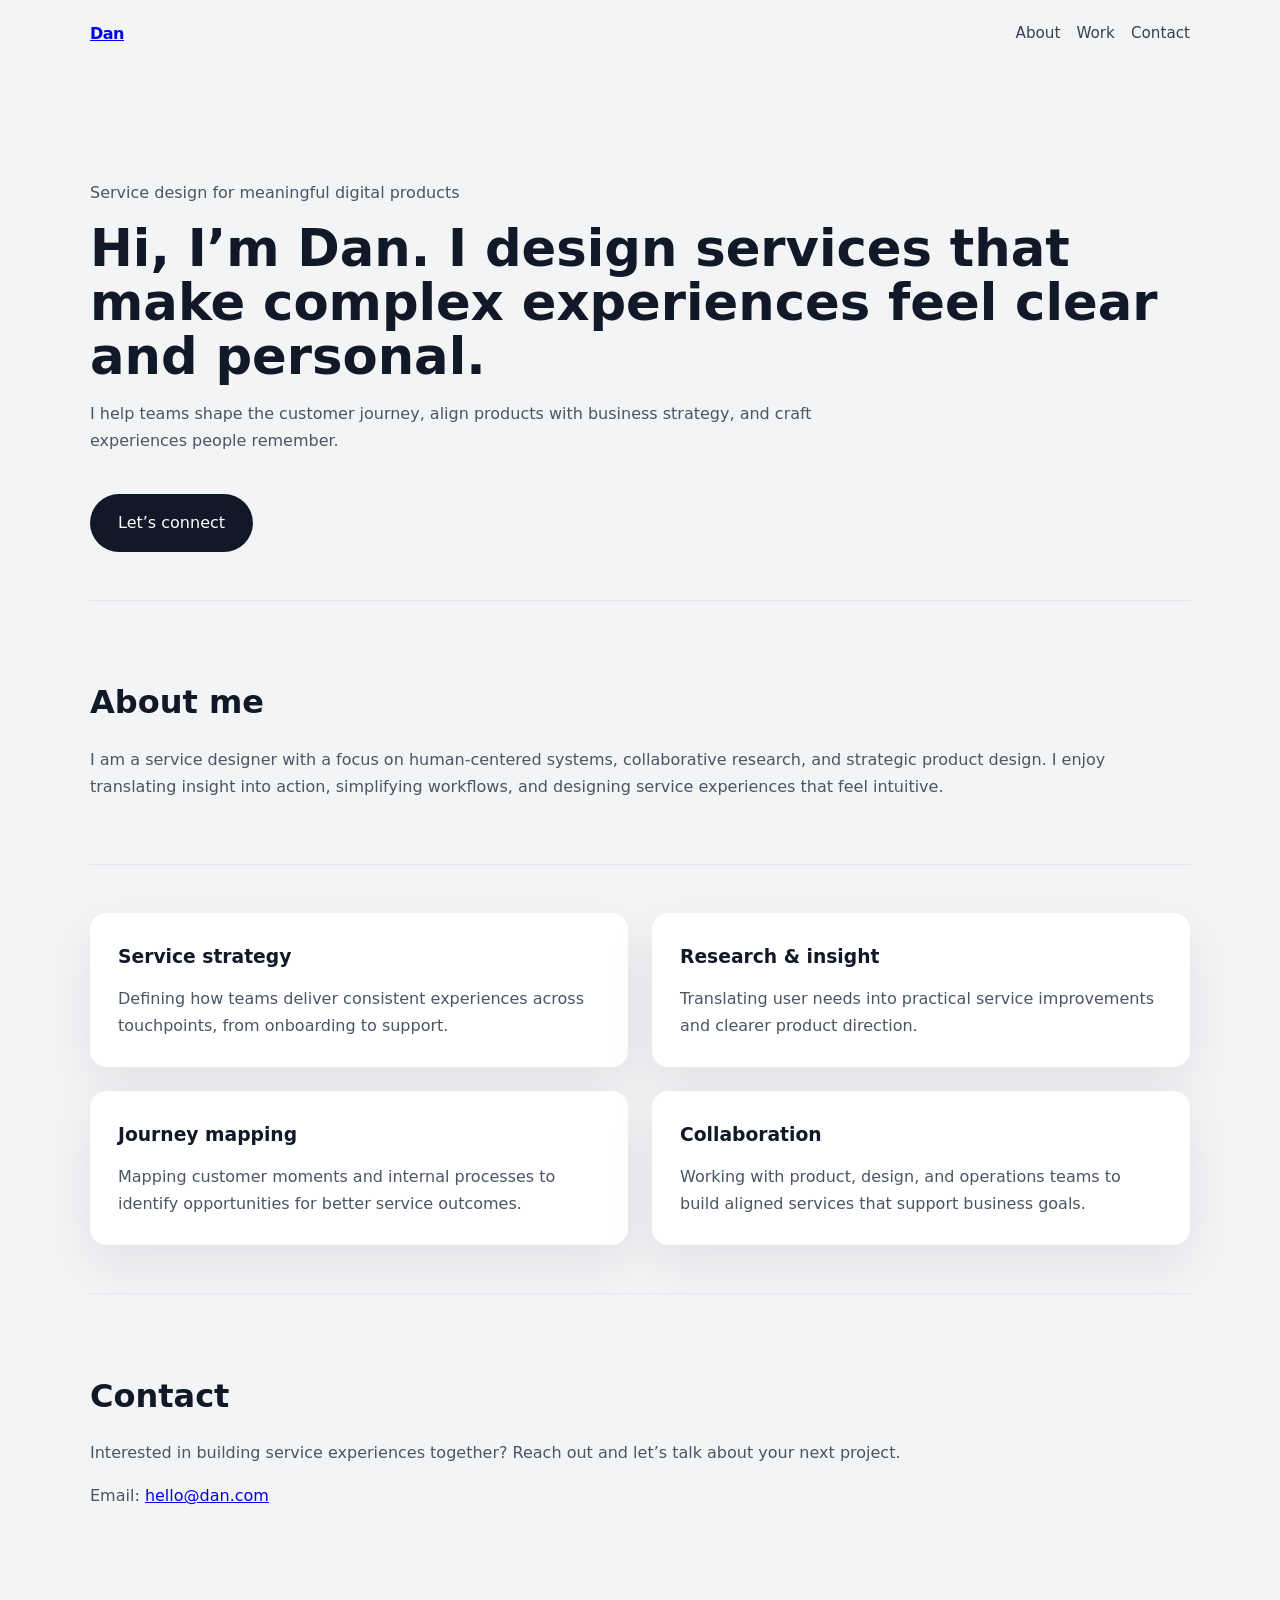
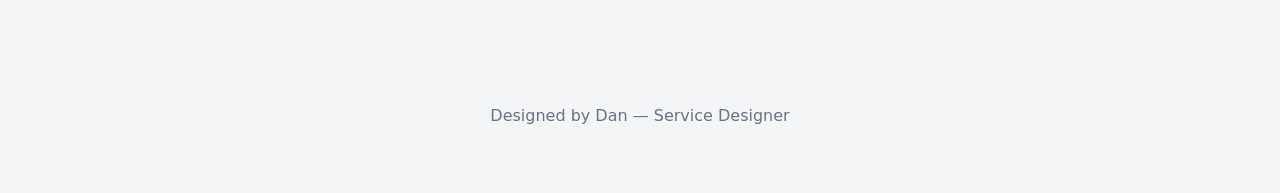
==== index.html @ 5dd6b539 "first commit" ====
<!DOCTYPE html>
<html lang="en">
  <head>
    <meta charset="UTF-8" />
    <meta name="viewport" content="width=device-width, initial-scale=1.0" />
    <meta
      name="description"
      content="Dan is a service designer building thoughtful digital experiences that connect people and products."
    />
    <title>Dan — Service Designer</title>
    <link rel="stylesheet" href="css/style.css" />
  </head>
  <body>
    <div class="container">
      <header>
        <nav>
          <a class="brand" href="#home">Dan</a>
          <div class="nav-links">
            <a href="#about">About</a>
            <a href="#work">Work</a>
            <a href="#contact">Contact</a>
          </div>
        </nav>
      </header>

      <main>
        <section class="hero" id="home">
          <div>
            <p>Service design for meaningful digital products</p>
            <h1>Hi, I’m Dan. I design services that make complex experiences feel clear and personal.</h1>
            <p>
              I help teams shape the customer journey, align products with business strategy, and craft experiences people remember.
            </p>
            <a class="button-primary" href="#contact">Let’s connect</a>
          </div>
        </section>

        <section class="section" id="about">
          <h2>About me</h2>
          <p>
            I am a service designer with a focus on human-centered systems, collaborative research, and strategic product design.
            I enjoy translating insight into action, simplifying workflows, and designing service experiences that feel intuitive.
          </p>
        </section>

        <section class="section" id="work">
          <div class="grid grid-2">
            <article class="card">
              <h3>Service strategy</h3>
              <p>
                Defining how teams deliver consistent experiences across touchpoints, from onboarding to support.
              </p>
            </article>
            <article class="card">
              <h3>Research & insight</h3>
              <p>
                Translating user needs into practical service improvements and clearer product direction.
              </p>
            </article>
            <article class="card">
              <h3>Journey mapping</h3>
              <p>
                Mapping customer moments and internal processes to identify opportunities for better service outcomes.
              </p>
            </article>
            <article class="card">
              <h3>Collaboration</h3>
              <p>
                Working with product, design, and operations teams to build aligned services that support business goals.
              </p>
            </article>
          </div>
        </section>

        <section class="section" id="contact">
          <h2>Contact</h2>
          <p>
            Interested in building service experiences together? Reach out and let’s talk about your next project.
          </p>
          <p>
            Email: <a href="mailto:hello@dan.com">hello@dan.com</a>
          </p>
        </section>
      </main>
    </div>

    <footer>
      <p>Designed by Dan — Service Designer</p>
    </footer>
  </body>
</html>
---- css/style.css ----
/* Personal website styles */
:root {
  color-scheme: light;
  font-family: Inter, system-ui, -apple-system, BlinkMacSystemFont, "Segoe UI", sans-serif;
  background: #f3f4f6;
  color: #111827;
}

* {
  box-sizing: border-box;
}

body {
  margin: 0;
  min-height: 100vh;
  line-height: 1.7;
}

img {
  max-width: 100%;
  display: block;
}

.container {
  width: min(1100px, 100% - 2rem);
  margin: 0 auto;
}

header {
  padding: 1.25rem 0;
}

nav {
  display: flex;
  justify-content: space-between;
  gap: 1rem;
  align-items: center;
}

.brand {
  font-weight: 700;
  letter-spacing: -0.03em;
}

.nav-links {
  display: flex;
  gap: 1rem;
  flex-wrap: wrap;
}

.nav-links a {
  color: #374151;
  text-decoration: none;
  font-size: 0.95rem;
}

main {
  padding: 3rem 0 5rem;
}

.hero {
  display: grid;
  gap: 2rem;
  padding: 3rem 0;
}

.hero h1 {
  font-size: clamp(2.5rem, 4vw, 4rem);
  margin: 0;
  line-height: 1.05;
}

.hero p {
  max-width: 50rem;
  color: #4b5563;
}

.button-primary {
  display: inline-flex;
  align-items: center;
  justify-content: center;
  background: #111827;
  color: #ffffff;
  border: none;
  border-radius: 9999px;
  padding: 0.95rem 1.75rem;
  text-decoration: none;
  margin-top: 1.5rem;
}

.section {
  padding: 3rem 0;
  border-top: 1px solid #e5e7eb;
}

.section h2 {
  font-size: 2rem;
  margin-bottom: 1rem;
}

.section p {
  color: #4b5563;
}

.grid {
  display: grid;
  gap: 1.5rem;
}

.grid-2 {
  grid-template-columns: repeat(2, minmax(0, 1fr));
}

.card {
  background: #ffffff;
  border-radius: 1rem;
  padding: 1.75rem;
  box-shadow: 0 20px 50px rgba(15, 23, 42, 0.08);
}

.card h3 {
  margin-top: 0;
  margin-bottom: 0.75rem;
}

.card p {
  margin: 0;
  color: #4b5563;
}

footer {
  padding: 2rem 0 3rem;
  color: #6b7280;
  text-align: center;
}

@media (max-width: 768px) {
  .hero {
    padding: 2rem 0;
  }

  .grid-2 {
    grid-template-columns: 1fr;
  }

  nav {
    flex-direction: column;
    align-items: flex-start;
  }
}
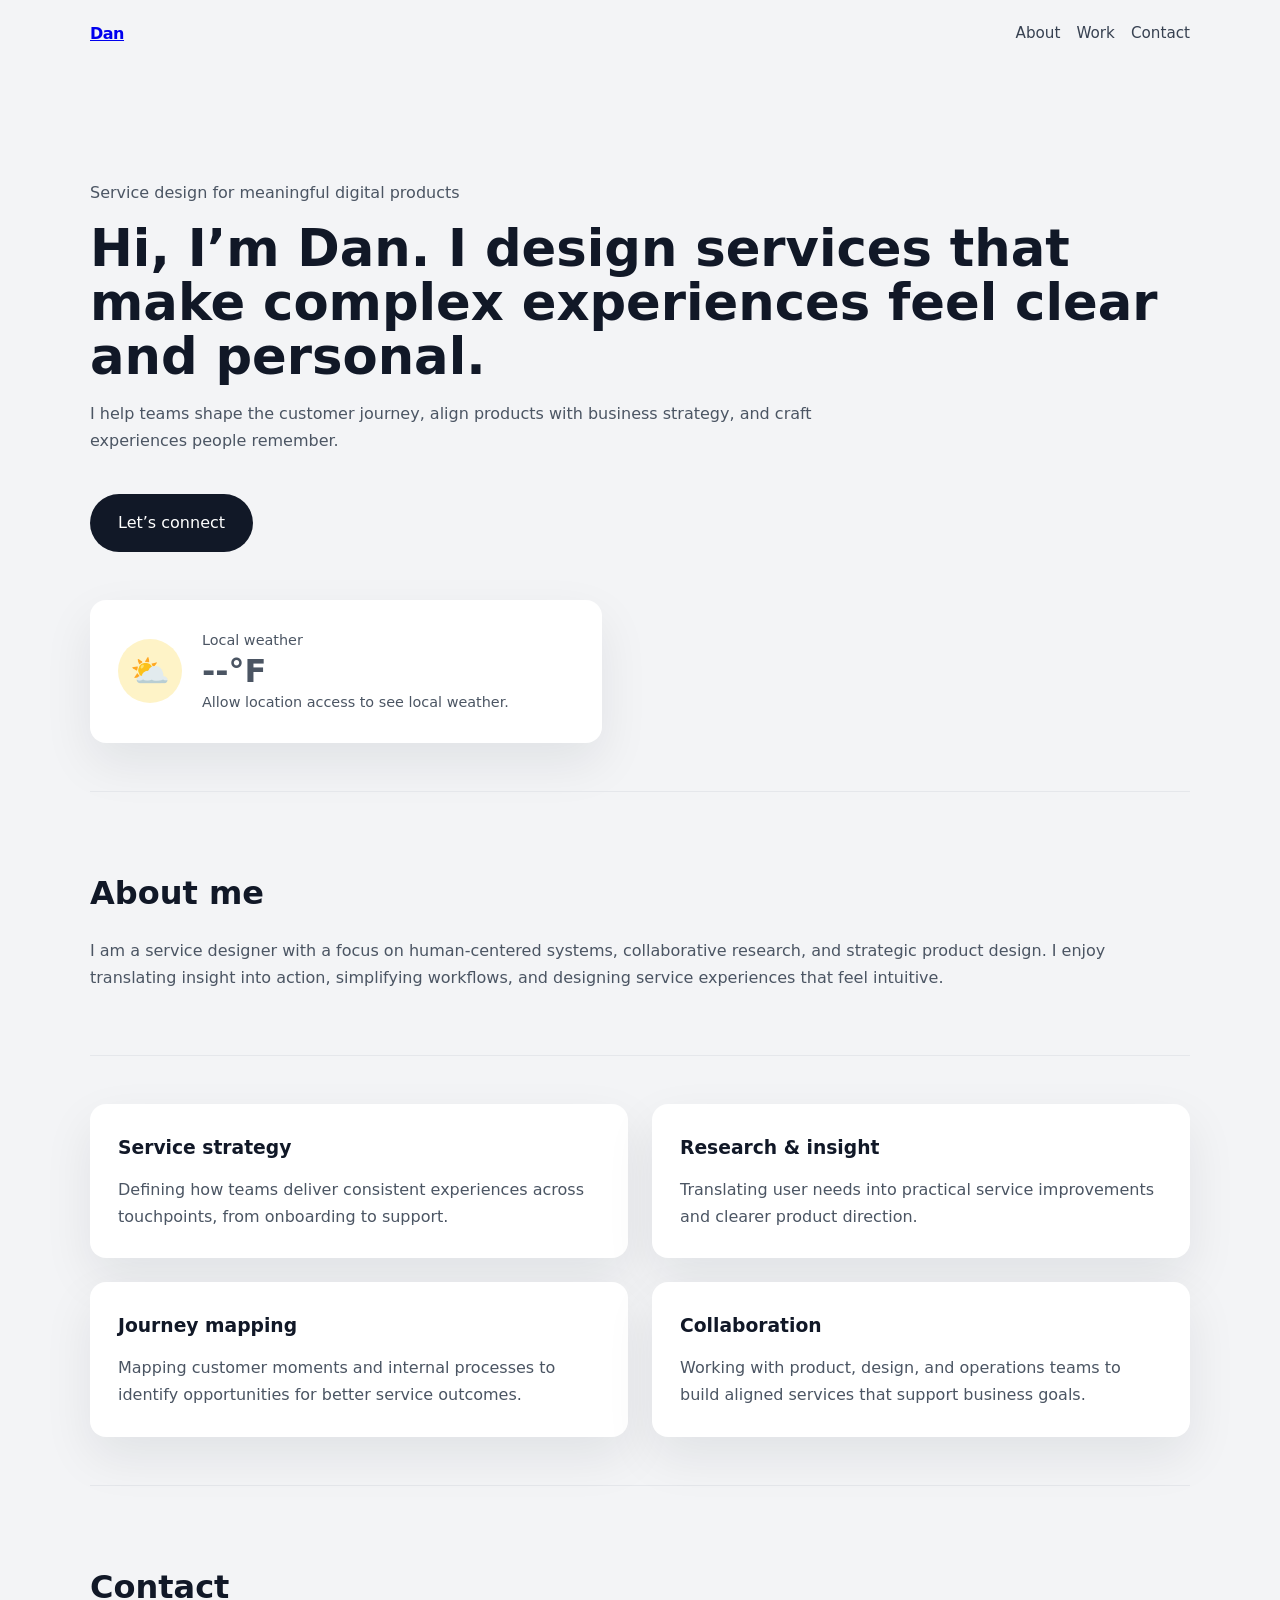
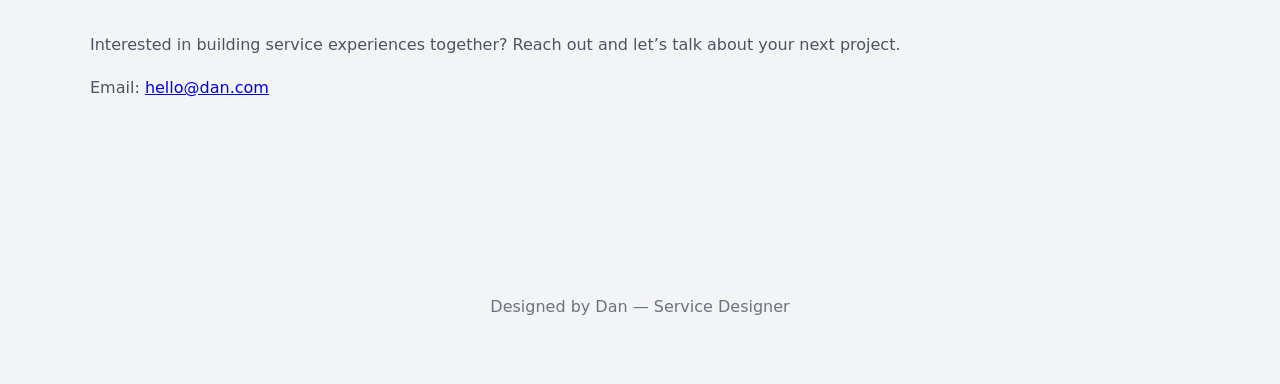
==== commit 8a895485: "Add weather section with dynamic weather updates and styling" ====
--- a/index.html
+++ b/index.html
@@ -9,6 +9,57 @@
     />
     <title>Dan — Service Designer</title>
     <link rel="stylesheet" href="css/style.css" />
+    <style>
+      .weather-section {
+        padding-top: 0;
+        border-top: 0;
+      }
+
+      .weather-card {
+        display: flex;
+        align-items: center;
+        gap: 1.25rem;
+        max-width: 32rem;
+      }
+
+      .weather-icon {
+        display: grid;
+        place-items: center;
+        flex: 0 0 4rem;
+        width: 4rem;
+        height: 4rem;
+        border-radius: 50%;
+        background: #fef3c7;
+        font-size: 2rem;
+        line-height: 1;
+      }
+
+      .weather-copy {
+        min-width: 0;
+      }
+
+      .weather-label,
+      .weather-status {
+        margin: 0;
+        color: #6b7280;
+        font-size: 0.9rem;
+      }
+
+      .weather-temperature {
+        margin: 0.1rem 0;
+        color: #111827;
+        font-size: 2rem;
+        font-weight: 700;
+        line-height: 1.2;
+      }
+
+      @media (max-width: 480px) {
+        .weather-card {
+          align-items: flex-start;
+          padding: 1.25rem;
+        }
+      }
+    </style>
   </head>
   <body>
     <div class="container">
@@ -35,6 +86,17 @@
           </div>
         </section>
 
+        <section class="section weather-section" aria-labelledby="weather-heading">
+          <article class="card weather-card">
+            <div class="weather-icon" id="weather-icon" aria-hidden="true">⛅</div>
+            <div class="weather-copy">
+              <p class="weather-label" id="weather-heading">Local weather</p>
+              <p class="weather-temperature" id="weather-temperature">--°F</p>
+              <p class="weather-status" id="weather-status" aria-live="polite">Finding your forecast...</p>
+            </div>
+          </article>
+        </section>
+
         <section class="section" id="about">
           <h2>About me</h2>
           <p>
@@ -87,5 +149,56 @@
     <footer>
       <p>Designed by Dan — Service Designer</p>
     </footer>
+    <script>
+      const weatherIcon = document.getElementById("weather-icon");
+      const weatherTemperature = document.getElementById("weather-temperature");
+      const weatherStatus = document.getElementById("weather-status");
+
+      function getWeatherCondition(weatherCode) {
+        if (weatherCode === 0) return { emoji: "☀️", label: "Clear skies" };
+        if ([1, 2].includes(weatherCode)) return { emoji: "🌤️", label: "Partly cloudy" };
+        if (weatherCode === 3) return { emoji: "☁️", label: "Overcast" };
+        if ([45, 48].includes(weatherCode)) return { emoji: "🌫️", label: "Foggy" };
+        if ([51, 53, 55, 56, 57].includes(weatherCode)) return { emoji: "🌦️", label: "Drizzle" };
+        if ([61, 63, 65, 66, 67, 80, 81, 82].includes(weatherCode)) return { emoji: "🌧️", label: "Rainy" };
+        if ([71, 73, 75, 77, 85, 86].includes(weatherCode)) return { emoji: "❄️", label: "Snowy" };
+        if ([95, 96, 99].includes(weatherCode)) return { emoji: "⛈️", label: "Thunderstorms" };
+        return { emoji: "⛅", label: "Current conditions" };
+      }
+
+      async function loadWeather(latitude, longitude) {
+        const weatherUrl = new URL("https://api.open-meteo.com/v1/forecast");
+        weatherUrl.search = new URLSearchParams({
+          latitude,
+          longitude,
+          current: "temperature_2m,weather_code",
+          temperature_unit: "fahrenheit",
+        });
+
+        const response = await fetch(weatherUrl);
+        if (!response.ok) throw new Error("Weather request failed");
+
+        const { current } = await response.json();
+        const condition = getWeatherCondition(current.weather_code);
+        weatherIcon.textContent = condition.emoji;
+        weatherTemperature.textContent = `${Math.round(current.temperature_2m)}°F`;
+        weatherStatus.textContent = condition.label;
+      }
+
+      function showWeatherError(message) {
+        weatherIcon.textContent = "⛅";
+        weatherStatus.textContent = message;
+      }
+
+      if (!navigator.geolocation) {
+        showWeatherError("Weather is unavailable in this browser.");
+      } else {
+        navigator.geolocation.getCurrentPosition(
+          ({ coords }) => loadWeather(coords.latitude, coords.longitude).catch(() => showWeatherError("Weather is unavailable right now.")),
+          () => showWeatherError("Allow location access to see local weather."),
+          { enableHighAccuracy: false, timeout: 10000, maximumAge: 300000 }
+        );
+      }
+    </script>
   </body>
 </html>
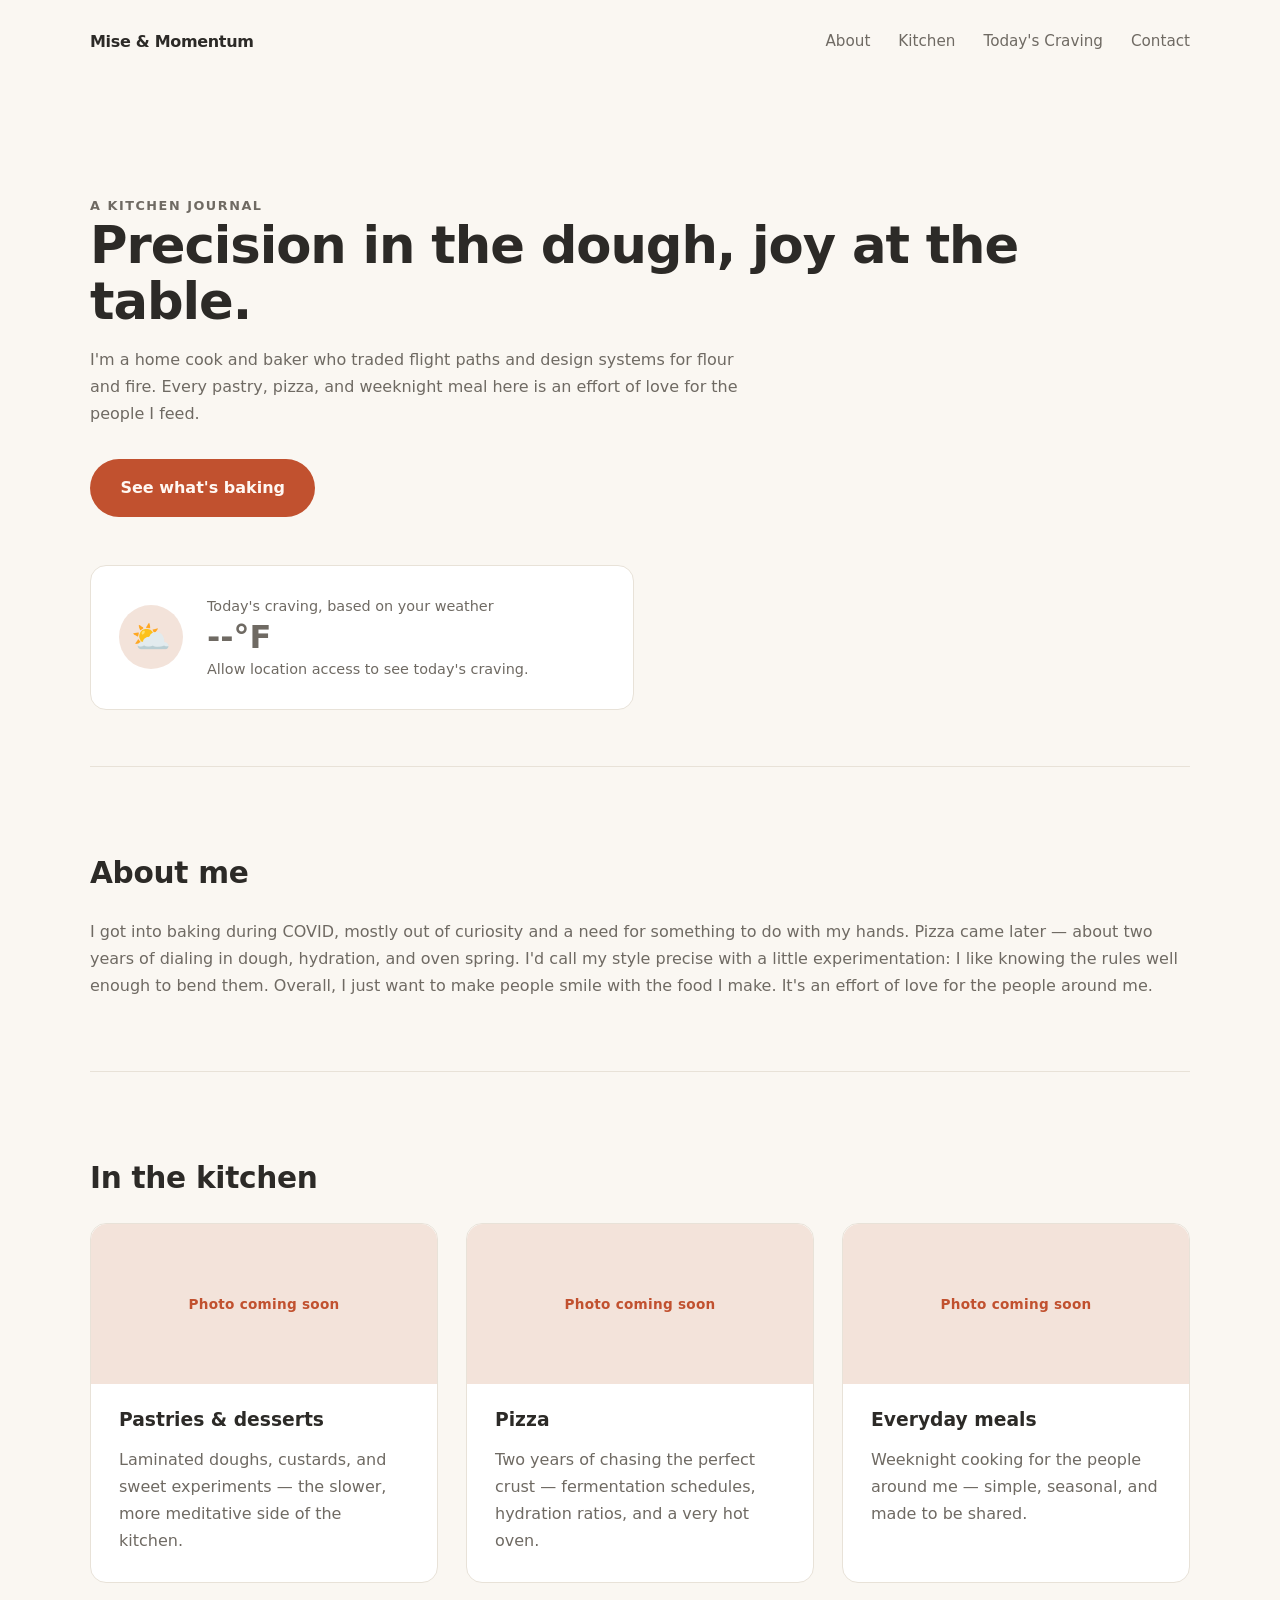
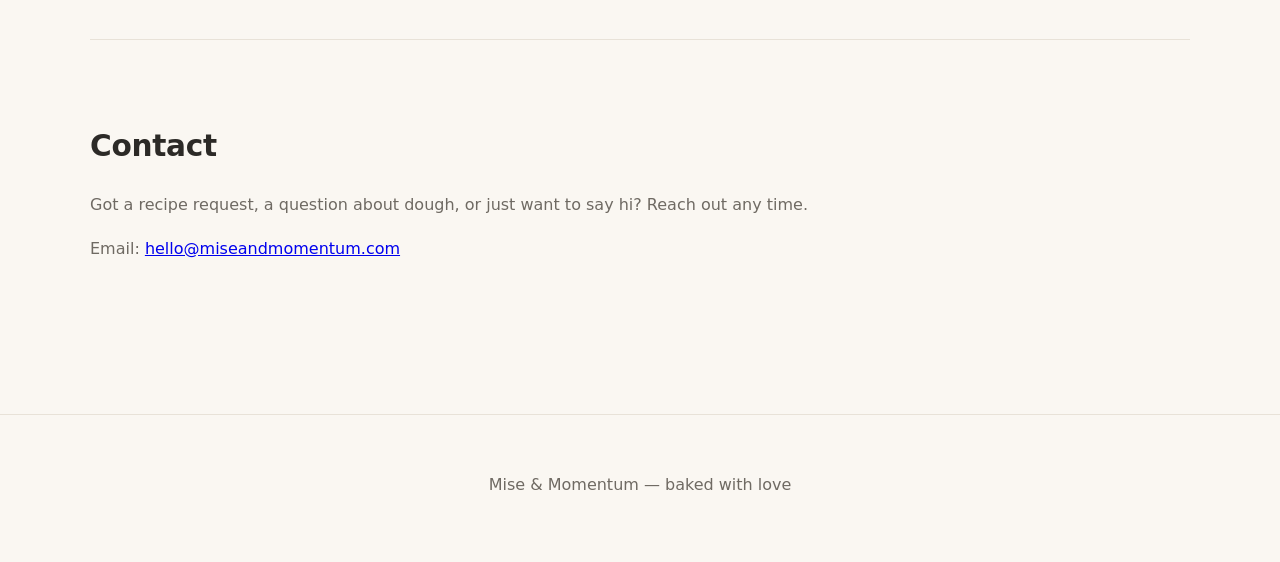
==== commit 952b3cdc: "Updated to a food profile" ====
--- a/index.html
+++ b/index.html
@@ -5,70 +5,20 @@
     <meta name="viewport" content="width=device-width, initial-scale=1.0" />
     <meta
       name="description"
-      content="Dan is a service designer building thoughtful digital experiences that connect people and products."
+      content="Mise & Momentum — a home cook and baker's kitchen journal of pastries, pizza, and everyday meals made with precision and love."
     />
-    <title>Dan — Service Designer</title>
-    <link rel="stylesheet" href="css/style.css" />
-    <style>
-      .weather-section {
-        padding-top: 0;
-        border-top: 0;
-      }
-
-      .weather-card {
-        display: flex;
-        align-items: center;
-        gap: 1.25rem;
-        max-width: 32rem;
-      }
-
-      .weather-icon {
-        display: grid;
-        place-items: center;
-        flex: 0 0 4rem;
-        width: 4rem;
-        height: 4rem;
-        border-radius: 50%;
-        background: #fef3c7;
-        font-size: 2rem;
-        line-height: 1;
-      }
-
-      .weather-copy {
-        min-width: 0;
-      }
-
-      .weather-label,
-      .weather-status {
-        margin: 0;
-        color: #6b7280;
-        font-size: 0.9rem;
-      }
-
-      .weather-temperature {
-        margin: 0.1rem 0;
-        color: #111827;
-        font-size: 2rem;
-        font-weight: 700;
-        line-height: 1.2;
-      }
-
-      @media (max-width: 480px) {
-        .weather-card {
-          align-items: flex-start;
-          padding: 1.25rem;
-        }
-      }
-    </style>
+    <title>Mise & Momentum — Home Cooking & Baking</title>
+    <link rel="stylesheet" href="css/styles.css" />
   </head>
   <body>
     <div class="container">
       <header>
         <nav>
-          <a class="brand" href="#home">Dan</a>
+          <a class="brand" href="#home">Mise &amp; Momentum</a>
           <div class="nav-links">
             <a href="#about">About</a>
-            <a href="#work">Work</a>
+            <a href="#kitchen">Kitchen</a>
+            <a href="#weather">Today's Craving</a>
             <a href="#contact">Contact</a>
           </div>
         </nav>
@@ -77,22 +27,24 @@
       <main>
         <section class="hero" id="home">
           <div>
-            <p>Service design for meaningful digital products</p>
-            <h1>Hi, I’m Dan. I design services that make complex experiences feel clear and personal.</h1>
+            <p class="eyebrow">A kitchen journal</p>
+            <h1>Precision in the dough, joy at the table.</h1>
             <p>
-              I help teams shape the customer journey, align products with business strategy, and craft experiences people remember.
+              I'm a home cook and baker who traded flight paths and design systems for flour and fire. Every
+              pastry, pizza, and weeknight meal here is an effort of love for the people I feed.
             </p>
-            <a class="button-primary" href="#contact">Let’s connect</a>
+            <a class="button-primary" href="#kitchen">See what's baking</a>
           </div>
         </section>
 
-        <section class="section weather-section" aria-labelledby="weather-heading">
+        <section class="section weather-section" id="weather" aria-labelledby="weather-heading">
           <article class="card weather-card">
             <div class="weather-icon" id="weather-icon" aria-hidden="true">⛅</div>
             <div class="weather-copy">
-              <p class="weather-label" id="weather-heading">Local weather</p>
+              <p class="weather-label" id="weather-heading">Today's craving, based on your weather</p>
               <p class="weather-temperature" id="weather-temperature">--°F</p>
               <p class="weather-status" id="weather-status" aria-live="polite">Finding your forecast...</p>
+              <p class="weather-suggestion" id="weather-suggestion"></p>
             </div>
           </article>
         </section>
@@ -100,35 +52,41 @@
         <section class="section" id="about">
           <h2>About me</h2>
           <p>
-            I am a service designer with a focus on human-centered systems, collaborative research, and strategic product design.
-            I enjoy translating insight into action, simplifying workflows, and designing service experiences that feel intuitive.
+            I got into baking during COVID, mostly out of curiosity and a need for something to do with my hands.
+            Pizza came later — about two years of dialing in dough, hydration, and oven spring. I'd call my style
+            precise with a little experimentation: I like knowing the rules well enough to bend them. Overall,
+            I just want to make people smile with the food I make. It's an effort of love for the people around me.
           </p>
         </section>
 
-        <section class="section" id="work">
-          <div class="grid grid-2">
+        <section class="section" id="kitchen">
+          <h2>In the kitchen</h2>
+          <div class="grid grid-3">
             <article class="card">
-              <h3>Service strategy</h3>
+              <div class="photo-placeholder" role="img" aria-label="Photo of pastries and desserts coming soon">
+                <span>Photo coming soon</span>
+              </div>
+              <h3>Pastries &amp; desserts</h3>
               <p>
-                Defining how teams deliver consistent experiences across touchpoints, from onboarding to support.
+                Laminated doughs, custards, and sweet experiments — the slower, more meditative side of the kitchen.
               </p>
             </article>
             <article class="card">
-              <h3>Research & insight</h3>
+              <div class="photo-placeholder" role="img" aria-label="Photo of pizza coming soon">
+                <span>Photo coming soon</span>
+              </div>
+              <h3>Pizza</h3>
               <p>
-                Translating user needs into practical service improvements and clearer product direction.
+                Two years of chasing the perfect crust — fermentation schedules, hydration ratios, and a very hot oven.
               </p>
             </article>
             <article class="card">
-              <h3>Journey mapping</h3>
+              <div class="photo-placeholder" role="img" aria-label="Photo of everyday meals coming soon">
+                <span>Photo coming soon</span>
+              </div>
+              <h3>Everyday meals</h3>
               <p>
-                Mapping customer moments and internal processes to identify opportunities for better service outcomes.
-              </p>
-            </article>
-            <article class="card">
-              <h3>Collaboration</h3>
-              <p>
-                Working with product, design, and operations teams to build aligned services that support business goals.
+                Weeknight cooking for the people around me — simple, seasonal, and made to be shared.
               </p>
             </article>
           </div>
@@ -137,68 +95,18 @@
         <section class="section" id="contact">
           <h2>Contact</h2>
           <p>
-            Interested in building service experiences together? Reach out and let’s talk about your next project.
+            Got a recipe request, a question about dough, or just want to say hi? Reach out any time.
           </p>
           <p>
-            Email: <a href="mailto:hello@dan.com">hello@dan.com</a>
+            Email: <a href="mailto:hello@miseandmomentum.com">hello@miseandmomentum.com</a>
           </p>
         </section>
       </main>
     </div>
 
     <footer>
-      <p>Designed by Dan — Service Designer</p>
+      <p>Mise &amp; Momentum — baked with love</p>
     </footer>
-    <script>
-      const weatherIcon = document.getElementById("weather-icon");
-      const weatherTemperature = document.getElementById("weather-temperature");
-      const weatherStatus = document.getElementById("weather-status");
-
-      function getWeatherCondition(weatherCode) {
-        if (weatherCode === 0) return { emoji: "☀️", label: "Clear skies" };
-        if ([1, 2].includes(weatherCode)) return { emoji: "🌤️", label: "Partly cloudy" };
-        if (weatherCode === 3) return { emoji: "☁️", label: "Overcast" };
-        if ([45, 48].includes(weatherCode)) return { emoji: "🌫️", label: "Foggy" };
-        if ([51, 53, 55, 56, 57].includes(weatherCode)) return { emoji: "🌦️", label: "Drizzle" };
-        if ([61, 63, 65, 66, 67, 80, 81, 82].includes(weatherCode)) return { emoji: "🌧️", label: "Rainy" };
-        if ([71, 73, 75, 77, 85, 86].includes(weatherCode)) return { emoji: "❄️", label: "Snowy" };
-        if ([95, 96, 99].includes(weatherCode)) return { emoji: "⛈️", label: "Thunderstorms" };
-        return { emoji: "⛅", label: "Current conditions" };
-      }
-
-      async function loadWeather(latitude, longitude) {
-        const weatherUrl = new URL("https://api.open-meteo.com/v1/forecast");
-        weatherUrl.search = new URLSearchParams({
-          latitude,
-          longitude,
-          current: "temperature_2m,weather_code",
-          temperature_unit: "fahrenheit",
-        });
-
-        const response = await fetch(weatherUrl);
-        if (!response.ok) throw new Error("Weather request failed");
-
-        const { current } = await response.json();
-        const condition = getWeatherCondition(current.weather_code);
-        weatherIcon.textContent = condition.emoji;
-        weatherTemperature.textContent = `${Math.round(current.temperature_2m)}°F`;
-        weatherStatus.textContent = condition.label;
-      }
-
-      function showWeatherError(message) {
-        weatherIcon.textContent = "⛅";
-        weatherStatus.textContent = message;
-      }
-
-      if (!navigator.geolocation) {
-        showWeatherError("Weather is unavailable in this browser.");
-      } else {
-        navigator.geolocation.getCurrentPosition(
-          ({ coords }) => loadWeather(coords.latitude, coords.longitude).catch(() => showWeatherError("Weather is unavailable right now.")),
-          () => showWeatherError("Allow location access to see local weather."),
-          { enableHighAccuracy: false, timeout: 10000, maximumAge: 300000 }
-        );
-      }
-    </script>
+    <script src="app.js"></script>
   </body>
 </html>
--- a/css/styles.css
+++ b/css/styles.css
@@ -0,0 +1,269 @@
+/* Mise & Momentum — Scandinavian-inspired kitchen journal styles */
+:root {
+  color-scheme: light;
+  font-family: Inter, system-ui, -apple-system, BlinkMacSystemFont, "Segoe UI", sans-serif;
+  background: #faf7f2;
+  color: #2c2a27;
+  --accent: #c1512f;
+  --accent-soft: #f3e3da;
+  --mustard: #e4b73f;
+  --muted: #6f6a63;
+  --border: #e8e2d8;
+}
+
+* {
+  box-sizing: border-box;
+}
+
+body {
+  margin: 0;
+  min-height: 100vh;
+  line-height: 1.7;
+}
+
+img {
+  max-width: 100%;
+  display: block;
+}
+
+.container {
+  width: min(1100px, 100% - 2.5rem);
+  margin: 0 auto;
+}
+
+header {
+  padding: 1.75rem 0;
+}
+
+nav {
+  display: flex;
+  justify-content: space-between;
+  gap: 1rem;
+  align-items: center;
+}
+
+.brand {
+  font-weight: 700;
+  letter-spacing: -0.02em;
+  color: #2c2a27;
+  text-decoration: none;
+}
+
+.nav-links {
+  display: flex;
+  gap: 1.75rem;
+  flex-wrap: wrap;
+}
+
+.nav-links a {
+  color: var(--muted);
+  text-decoration: none;
+  font-size: 0.95rem;
+}
+
+.nav-links a:hover {
+  color: var(--accent);
+}
+
+main {
+  padding: 3rem 0 5rem;
+}
+
+.hero {
+  display: grid;
+  gap: 1.25rem;
+  padding: 4rem 0 3rem;
+}
+
+.eyebrow {
+  text-transform: uppercase;
+  letter-spacing: 0.12em;
+  font-size: 0.8rem;
+  font-weight: 600;
+  color: var(--accent);
+  margin: 0;
+}
+
+.hero h1 {
+  font-size: clamp(2.5rem, 4vw, 3.75rem);
+  margin: 0;
+  line-height: 1.1;
+  letter-spacing: -0.02em;
+}
+
+.hero p {
+  max-width: 42rem;
+  color: var(--muted);
+}
+
+.button-primary {
+  display: inline-flex;
+  align-items: center;
+  justify-content: center;
+  background: var(--accent);
+  color: #fff8f3;
+  border: none;
+  border-radius: 9999px;
+  padding: 0.95rem 1.9rem;
+  text-decoration: none;
+  margin-top: 1rem;
+  font-weight: 600;
+}
+
+.button-primary:hover {
+  background: #a8431f;
+}
+
+.section {
+  padding: 3.5rem 0;
+  border-top: 1px solid var(--border);
+}
+
+.section h2 {
+  font-size: 1.85rem;
+  margin-bottom: 1.25rem;
+  letter-spacing: -0.01em;
+}
+
+.section p {
+  color: var(--muted);
+}
+
+.grid {
+  display: grid;
+  gap: 1.75rem;
+}
+
+.grid-2 {
+  grid-template-columns: repeat(2, minmax(0, 1fr));
+}
+
+.grid-3 {
+  grid-template-columns: repeat(3, minmax(0, 1fr));
+}
+
+.card {
+  background: #ffffff;
+  border: 1px solid var(--border);
+  border-radius: 1rem;
+  padding: 1.75rem;
+}
+
+.card h3 {
+  margin-top: 0;
+  margin-bottom: 0.6rem;
+}
+
+.card p {
+  margin: 0;
+  color: var(--muted);
+}
+
+.photo-placeholder {
+  display: grid;
+  place-items: center;
+  height: 10rem;
+  margin: -1.75rem -1.75rem 1.25rem;
+  border-radius: 1rem 1rem 0 0;
+  background: var(--accent-soft);
+  color: var(--accent);
+  font-size: 0.85rem;
+  font-weight: 600;
+  letter-spacing: 0.02em;
+}
+
+footer {
+  padding: 2.5rem 0 3rem;
+  color: var(--muted);
+  text-align: center;
+  border-top: 1px solid var(--border);
+}
+
+.weather-section {
+  padding-top: 0;
+  border-top: 0;
+}
+
+.weather-card {
+  display: flex;
+  align-items: center;
+  gap: 1.5rem;
+  max-width: 34rem;
+  background: #fff;
+}
+
+.weather-icon {
+  display: grid;
+  place-items: center;
+  flex: 0 0 4rem;
+  width: 4rem;
+  height: 4rem;
+  border-radius: 50%;
+  background: var(--accent-soft);
+  font-size: 2rem;
+  line-height: 1;
+}
+
+.weather-copy {
+  min-width: 0;
+}
+
+.weather-label,
+.weather-status {
+  margin: 0;
+  color: var(--muted);
+  font-size: 0.9rem;
+}
+
+.weather-temperature {
+  margin: 0.1rem 0;
+  color: #2c2a27;
+  font-size: 2rem;
+  font-weight: 700;
+  line-height: 1.2;
+}
+
+.weather-suggestion {
+  margin: 0.5rem 0 0;
+  font-size: 0.95rem;
+}
+
+.weather-suggestion a {
+  color: var(--accent);
+  font-weight: 600;
+  text-decoration: none;
+  border-bottom: 1px solid var(--mustard);
+}
+
+.weather-suggestion a:hover {
+  color: #a8431f;
+}
+
+@media (max-width: 900px) {
+  .grid-3 {
+    grid-template-columns: repeat(2, minmax(0, 1fr));
+  }
+}
+
+@media (max-width: 768px) {
+  .hero {
+    padding: 2.5rem 0 2rem;
+  }
+
+  .grid-2,
+  .grid-3 {
+    grid-template-columns: 1fr;
+  }
+
+  nav {
+    flex-direction: column;
+    align-items: flex-start;
+  }
+}
+
+@media (max-width: 480px) {
+  .weather-card {
+    align-items: flex-start;
+    padding: 1.25rem;
+  }
+}
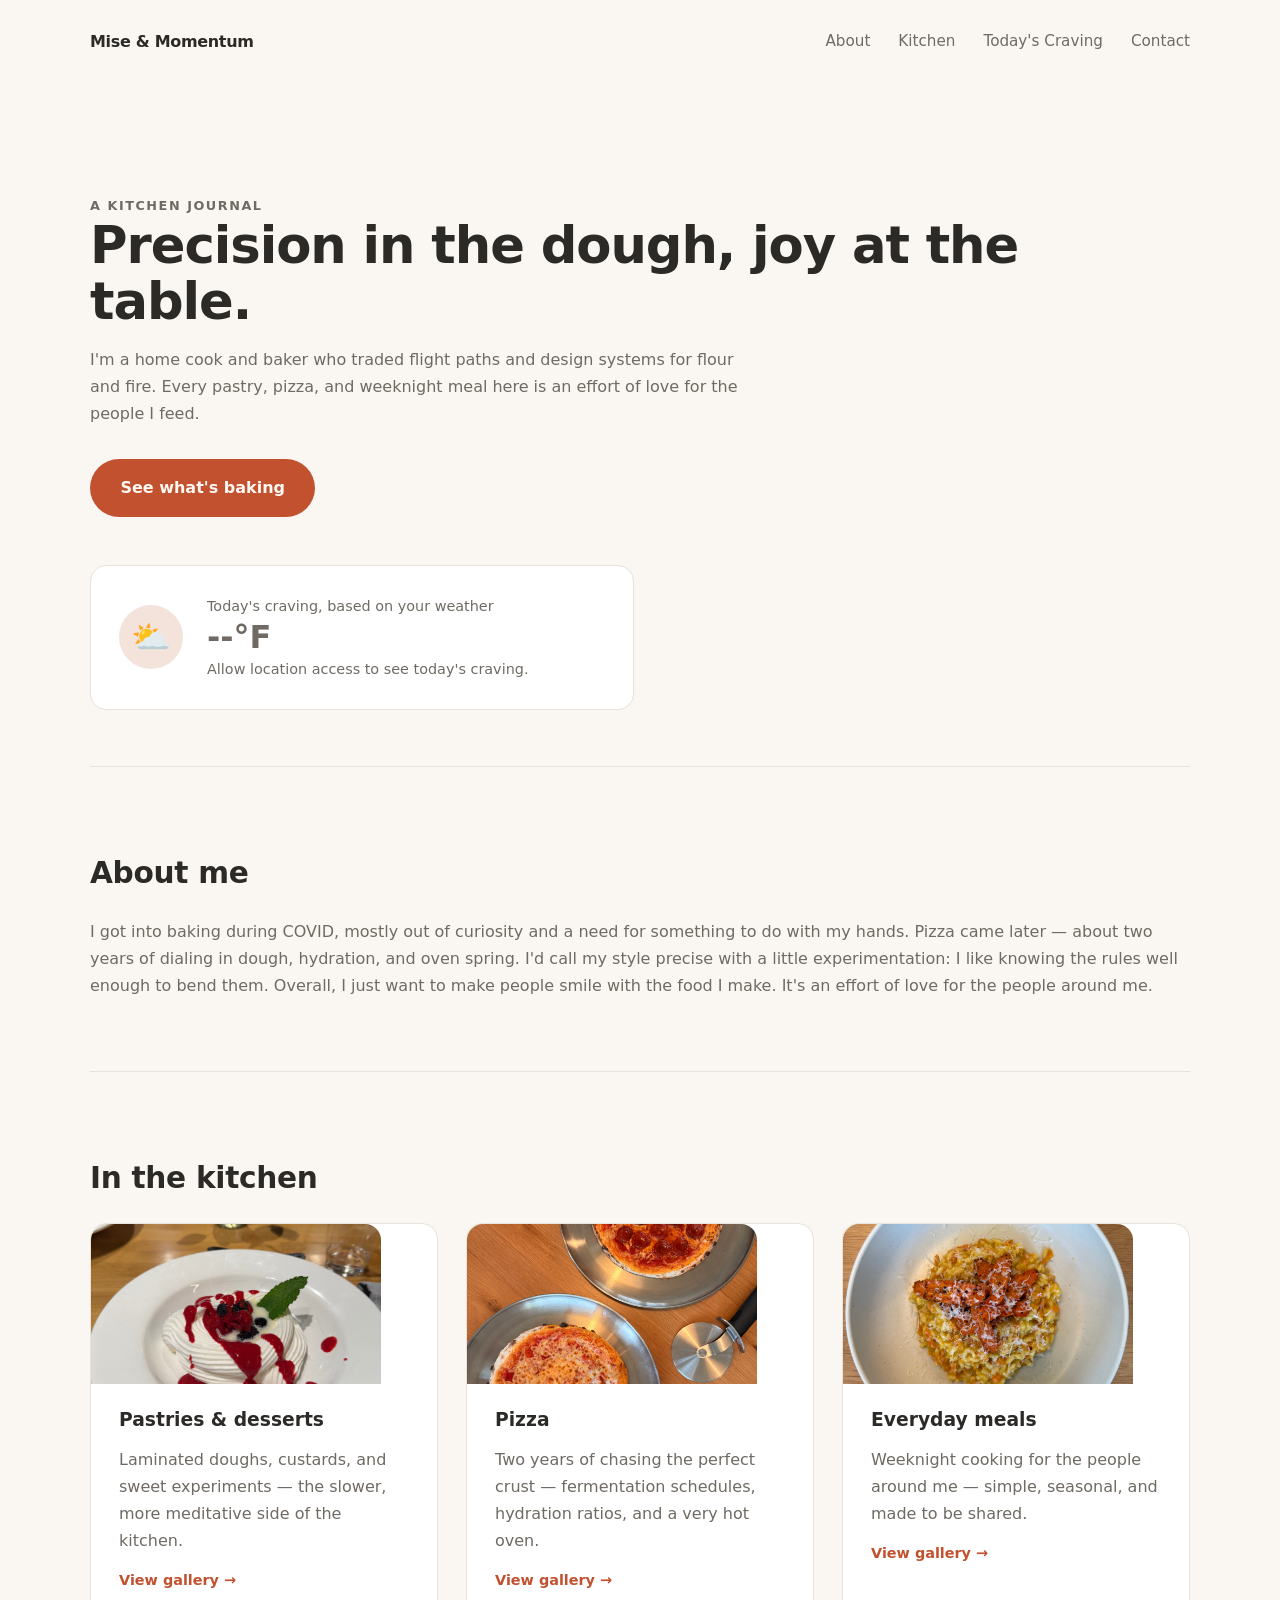
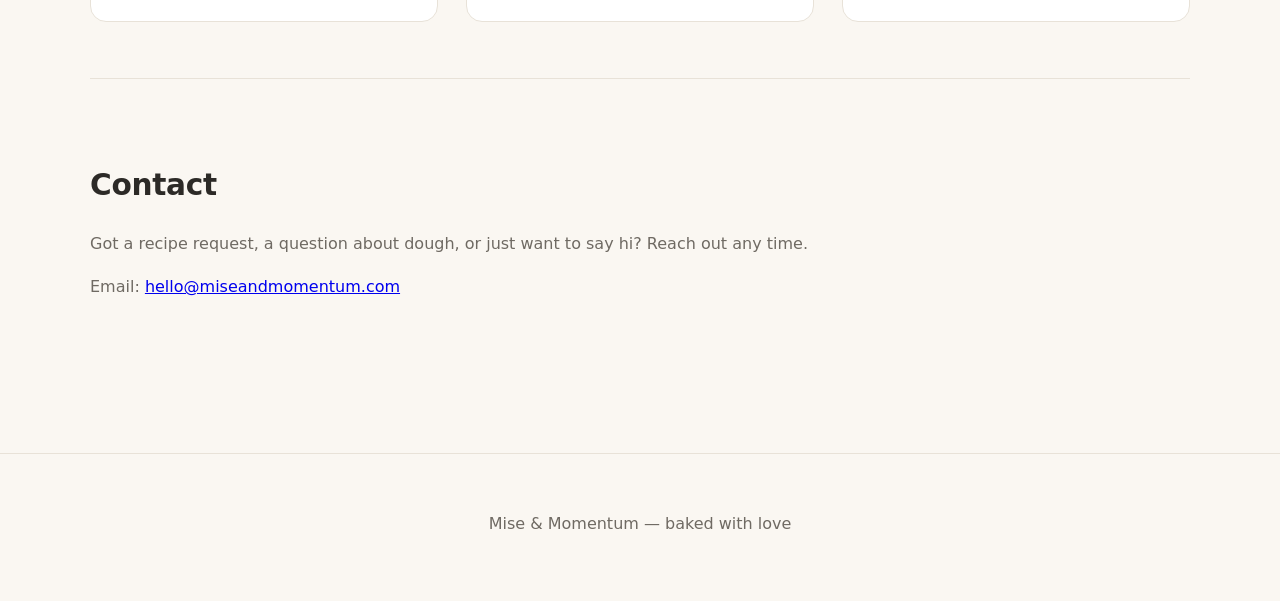
==== commit 0bd9ec75: "Updated with fodd images and descriptions" ====
--- a/index.html
+++ b/index.html
@@ -17,7 +17,14 @@
           <a class="brand" href="#home">Mise &amp; Momentum</a>
           <div class="nav-links">
             <a href="#about">About</a>
-            <a href="#kitchen">Kitchen</a>
+            <details class="nav-dropdown">
+              <summary>Kitchen</summary>
+              <div class="nav-dropdown-menu">
+                <a href="pastries.html">Pastries &amp; Desserts</a>
+                <a href="pizza.html">Pizza</a>
+                <a href="meals.html">Everyday Meals</a>
+              </div>
+            </details>
             <a href="#weather">Today's Craving</a>
             <a href="#contact">Contact</a>
           </div>
@@ -62,33 +69,30 @@
         <section class="section" id="kitchen">
           <h2>In the kitchen</h2>
           <div class="grid grid-3">
-            <article class="card">
-              <div class="photo-placeholder" role="img" aria-label="Photo of pastries and desserts coming soon">
-                <span>Photo coming soon</span>
-              </div>
+            <a class="card" href="pastries.html">
+              <img class="card-photo" src="images/Pastries1.jpg" alt="Pastries and desserts" />
               <h3>Pastries &amp; desserts</h3>
               <p>
                 Laminated doughs, custards, and sweet experiments — the slower, more meditative side of the kitchen.
               </p>
-            </article>
-            <article class="card">
-              <div class="photo-placeholder" role="img" aria-label="Photo of pizza coming soon">
-                <span>Photo coming soon</span>
-              </div>
+              <span class="card-cta">View gallery &rarr;</span>
+            </a>
+            <a class="card" href="pizza.html">
+              <img class="card-photo" src="images/Pizza1.JPEG" alt="Pizza" />
               <h3>Pizza</h3>
               <p>
                 Two years of chasing the perfect crust — fermentation schedules, hydration ratios, and a very hot oven.
               </p>
-            </article>
-            <article class="card">
-              <div class="photo-placeholder" role="img" aria-label="Photo of everyday meals coming soon">
-                <span>Photo coming soon</span>
-              </div>
+              <span class="card-cta">View gallery &rarr;</span>
+            </a>
+            <a class="card" href="meals.html">
+              <img class="card-photo" src="images/Meal1.jpg" alt="Everyday meals" />
               <h3>Everyday meals</h3>
               <p>
                 Weeknight cooking for the people around me — simple, seasonal, and made to be shared.
               </p>
-            </article>
+              <span class="card-cta">View gallery &rarr;</span>
+            </a>
           </div>
         </section>
 
--- a/css/styles.css
+++ b/css/styles.css
@@ -65,6 +65,51 @@
   color: var(--accent);
 }
 
+.nav-dropdown {
+  position: relative;
+}
+
+.nav-dropdown summary {
+  cursor: pointer;
+  color: var(--muted);
+  font-size: 0.95rem;
+  list-style: none;
+}
+
+.nav-dropdown summary::-webkit-details-marker {
+  display: none;
+}
+
+.nav-dropdown summary:hover,
+.nav-dropdown[open] summary {
+  color: var(--accent);
+}
+
+.nav-dropdown-menu {
+  position: absolute;
+  top: calc(100% + 0.5rem);
+  left: 0;
+  display: flex;
+  flex-direction: column;
+  gap: 0.15rem;
+  background: #fff;
+  border: 1px solid var(--border);
+  border-radius: 0.75rem;
+  padding: 0.4rem;
+  min-width: 11rem;
+  z-index: 10;
+}
+
+.nav-dropdown-menu a {
+  padding: 0.45rem 0.6rem;
+  border-radius: 0.5rem;
+  white-space: nowrap;
+}
+
+.nav-dropdown-menu a:hover {
+  background: var(--accent-soft);
+}
+
 main {
   padding: 3rem 0 5rem;
 }
@@ -147,6 +192,15 @@
   border: 1px solid var(--border);
   border-radius: 1rem;
   padding: 1.75rem;
+  display: block;
+  color: inherit;
+  text-decoration: none;
+  transition: border-color 0.15s ease, transform 0.15s ease;
+}
+
+a.card:hover {
+  border-color: var(--accent);
+  transform: translateY(-2px);
 }
 
 .card h3 {
@@ -159,17 +213,35 @@
   color: var(--muted);
 }
 
+.card-cta {
+  display: inline-block;
+  margin-top: 0.85rem;
+  color: var(--accent);
+  font-weight: 600;
+  font-size: 0.9rem;
+}
+
+.photo-placeholder,
+.card-photo {
+  width: calc(100% + 3.5rem);
+  height: 10rem;
+  margin: -1.75rem -1.75rem 1.25rem;
+  border-radius: 1rem 1rem 0 0;
+}
+
 .photo-placeholder {
   display: grid;
   place-items: center;
-  height: 10rem;
-  margin: -1.75rem -1.75rem 1.25rem;
-  border-radius: 1rem 1rem 0 0;
   background: var(--accent-soft);
   color: var(--accent);
   font-size: 0.85rem;
   font-weight: 600;
   letter-spacing: 0.02em;
+}
+
+.card-photo {
+  display: block;
+  object-fit: cover;
 }
 
 footer {
@@ -245,6 +317,47 @@
   }
 }
 
+.page-header {
+  padding-bottom: 1rem;
+}
+
+.back-link {
+  display: inline-block;
+  margin-bottom: 0.75rem;
+  color: var(--muted);
+  text-decoration: none;
+  font-size: 0.9rem;
+}
+
+.back-link:hover {
+  color: var(--accent);
+}
+
+.grid-gallery {
+  grid-template-columns: repeat(auto-fit, minmax(14rem, 1fr));
+}
+
+.gallery-item {
+  margin: 0;
+  background: #fff;
+  border: 1px solid var(--border);
+  border-radius: 1rem;
+  overflow: hidden;
+}
+
+.gallery-item img {
+  width: 100%;
+  height: 14rem;
+  object-fit: cover;
+  display: block;
+}
+
+.gallery-item figcaption {
+  padding: 1rem 1.25rem 1.25rem;
+  color: var(--muted);
+  font-size: 0.95rem;
+}
+
 @media (max-width: 768px) {
   .hero {
     padding: 2.5rem 0 2rem;
@@ -258,6 +371,12 @@
   nav {
     flex-direction: column;
     align-items: flex-start;
+  }
+
+  .nav-dropdown-menu {
+    position: static;
+    border: none;
+    padding: 0.25rem 0 0 1rem;
   }
 }
 
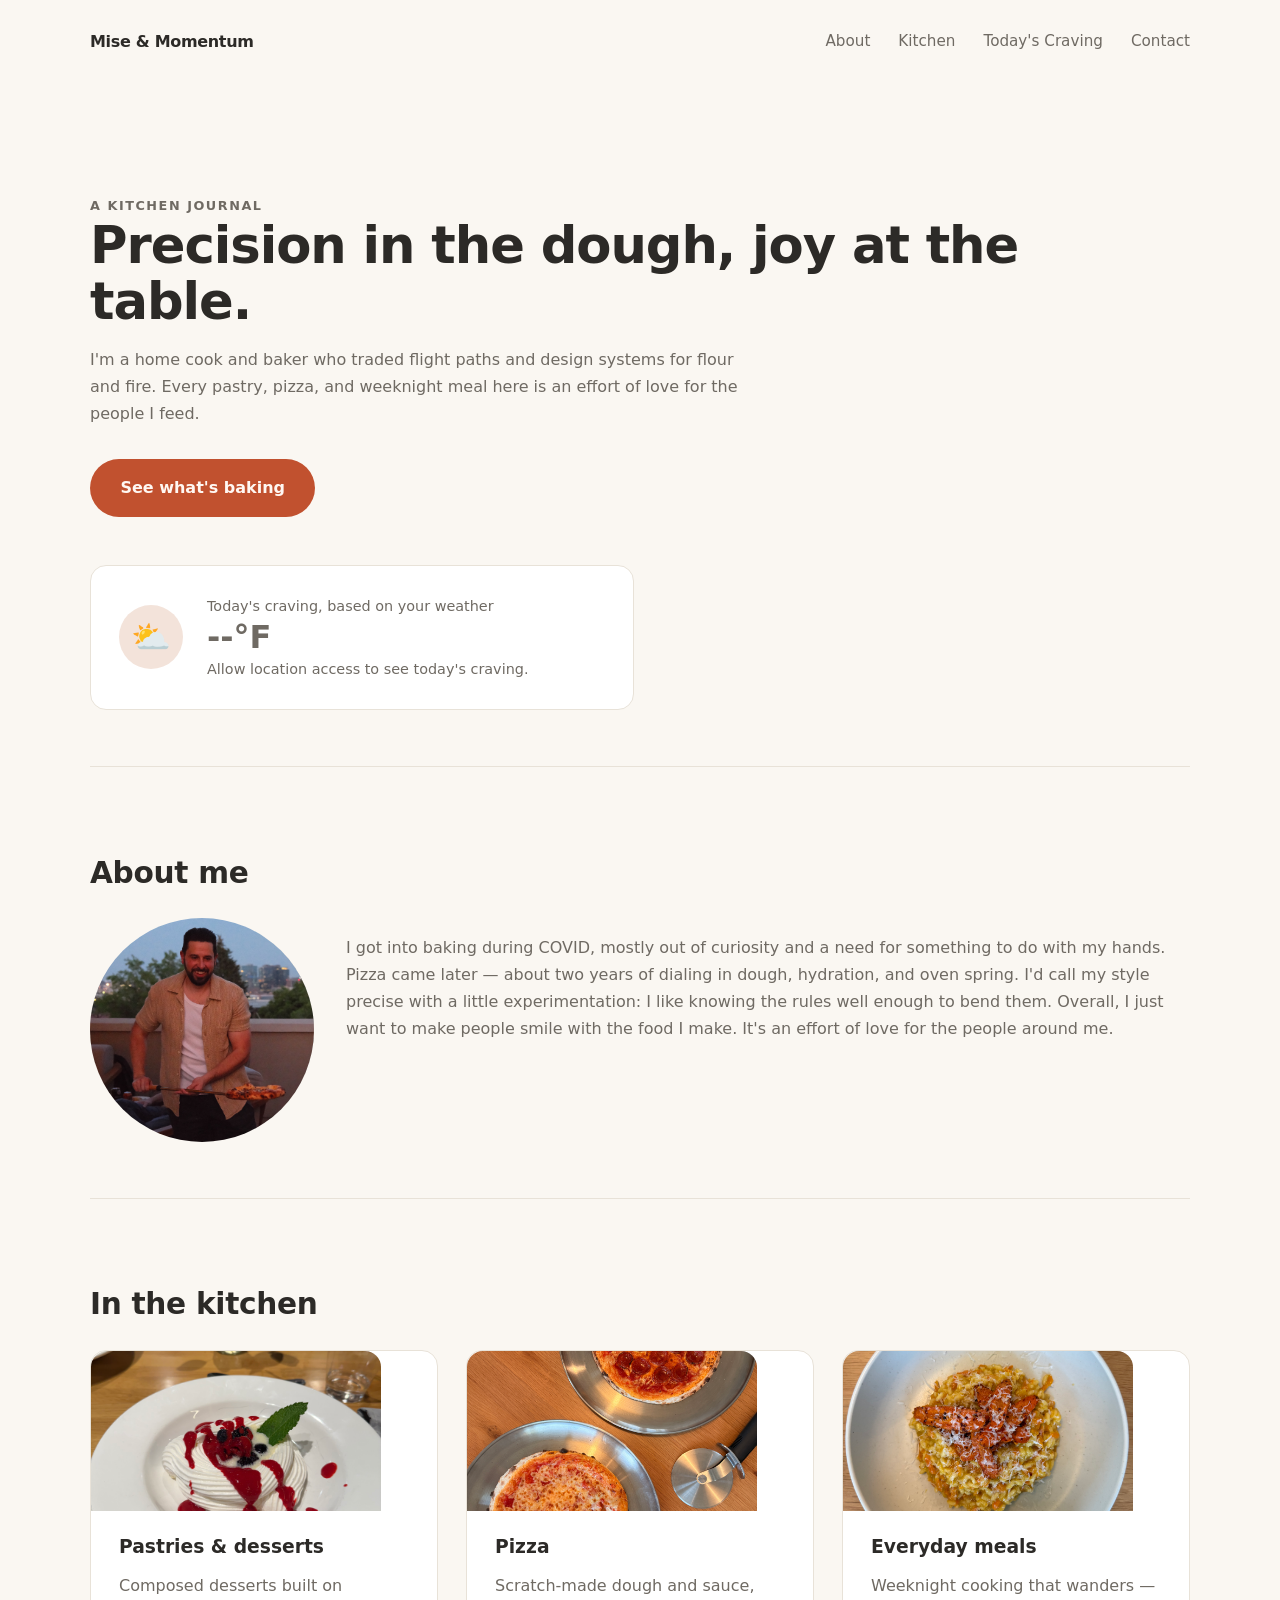
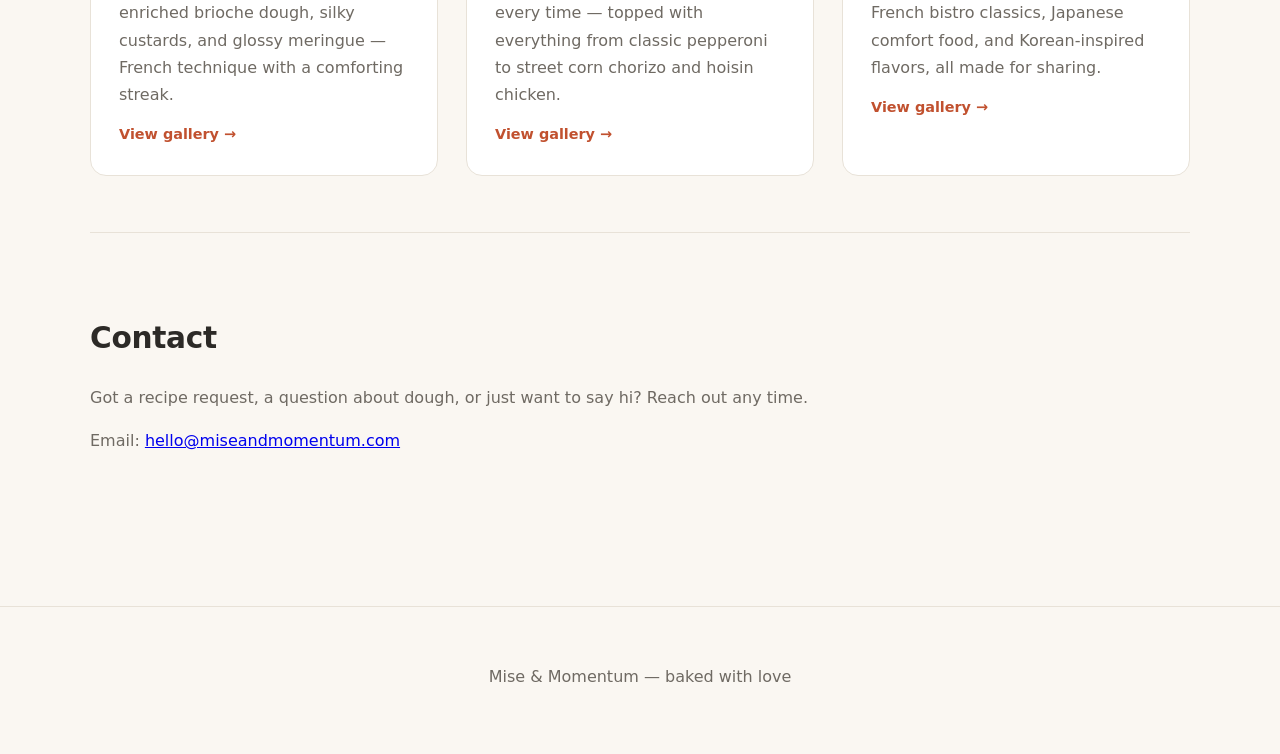
==== commit ee4bea0f: "Updated kitchen section descriptions and added a photo to the about section" ====
--- a/index.html
+++ b/index.html
@@ -58,12 +58,15 @@
 
         <section class="section" id="about">
           <h2>About me</h2>
-          <p>
-            I got into baking during COVID, mostly out of curiosity and a need for something to do with my hands.
-            Pizza came later — about two years of dialing in dough, hydration, and oven spring. I'd call my style
-            precise with a little experimentation: I like knowing the rules well enough to bend them. Overall,
-            I just want to make people smile with the food I make. It's an effort of love for the people around me.
-          </p>
+          <div class="about-layout">
+            <img class="about-photo" src="images/about.jpg" alt="Portrait of Dan in the kitchen" />
+            <p>
+              I got into baking during COVID, mostly out of curiosity and a need for something to do with my hands.
+              Pizza came later — about two years of dialing in dough, hydration, and oven spring. I'd call my style
+              precise with a little experimentation: I like knowing the rules well enough to bend them. Overall,
+              I just want to make people smile with the food I make. It's an effort of love for the people around me.
+            </p>
+          </div>
         </section>
 
         <section class="section" id="kitchen">
@@ -73,7 +76,7 @@
               <img class="card-photo" src="images/Pastries1.jpg" alt="Pastries and desserts" />
               <h3>Pastries &amp; desserts</h3>
               <p>
-                Laminated doughs, custards, and sweet experiments — the slower, more meditative side of the kitchen.
+                Composed desserts built on enriched brioche dough, silky custards, and glossy meringue — French technique with a comforting streak.
               </p>
               <span class="card-cta">View gallery &rarr;</span>
             </a>
@@ -81,7 +84,7 @@
               <img class="card-photo" src="images/Pizza1.JPEG" alt="Pizza" />
               <h3>Pizza</h3>
               <p>
-                Two years of chasing the perfect crust — fermentation schedules, hydration ratios, and a very hot oven.
+                Scratch-made dough and sauce, every time — topped with everything from classic pepperoni to street corn chorizo and hoisin chicken.
               </p>
               <span class="card-cta">View gallery &rarr;</span>
             </a>
@@ -89,7 +92,7 @@
               <img class="card-photo" src="images/Meal1.jpg" alt="Everyday meals" />
               <h3>Everyday meals</h3>
               <p>
-                Weeknight cooking for the people around me — simple, seasonal, and made to be shared.
+                Weeknight cooking that wanders — French bistro classics, Japanese comfort food, and Korean-inspired flavors, all made for sharing.
               </p>
               <span class="card-cta">View gallery &rarr;</span>
             </a>
--- a/css/styles.css
+++ b/css/styles.css
@@ -174,6 +174,20 @@
   color: var(--muted);
 }
 
+.about-layout {
+  display: grid;
+  grid-template-columns: 14rem 1fr;
+  gap: 2rem;
+  align-items: start;
+}
+
+.about-photo {
+  width: 100%;
+  aspect-ratio: 1 / 1;
+  object-fit: cover;
+  border-radius: 50%;
+}
+
 .grid {
   display: grid;
   gap: 1.75rem;
@@ -368,6 +382,14 @@
     grid-template-columns: 1fr;
   }
 
+  .about-layout {
+    grid-template-columns: 1fr;
+  }
+
+  .about-photo {
+    max-width: 14rem;
+  }
+
   nav {
     flex-direction: column;
     align-items: flex-start;
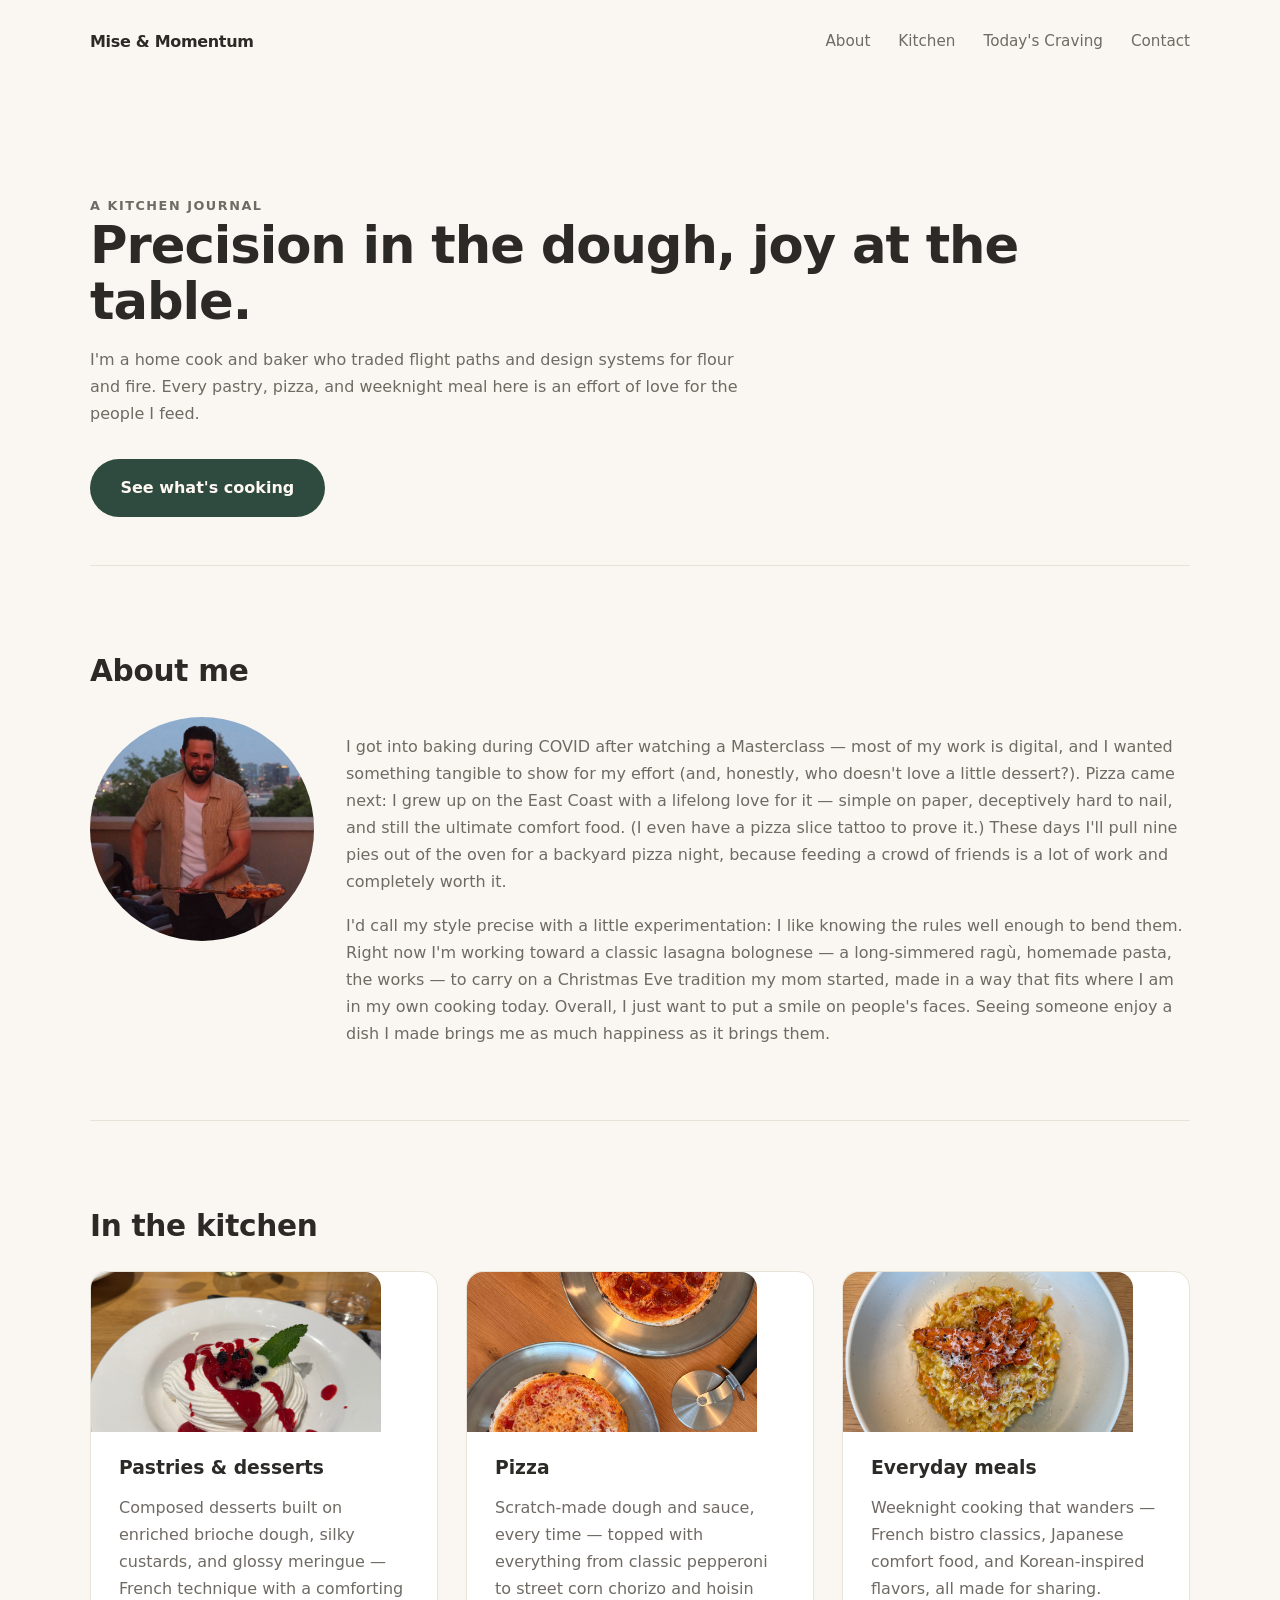
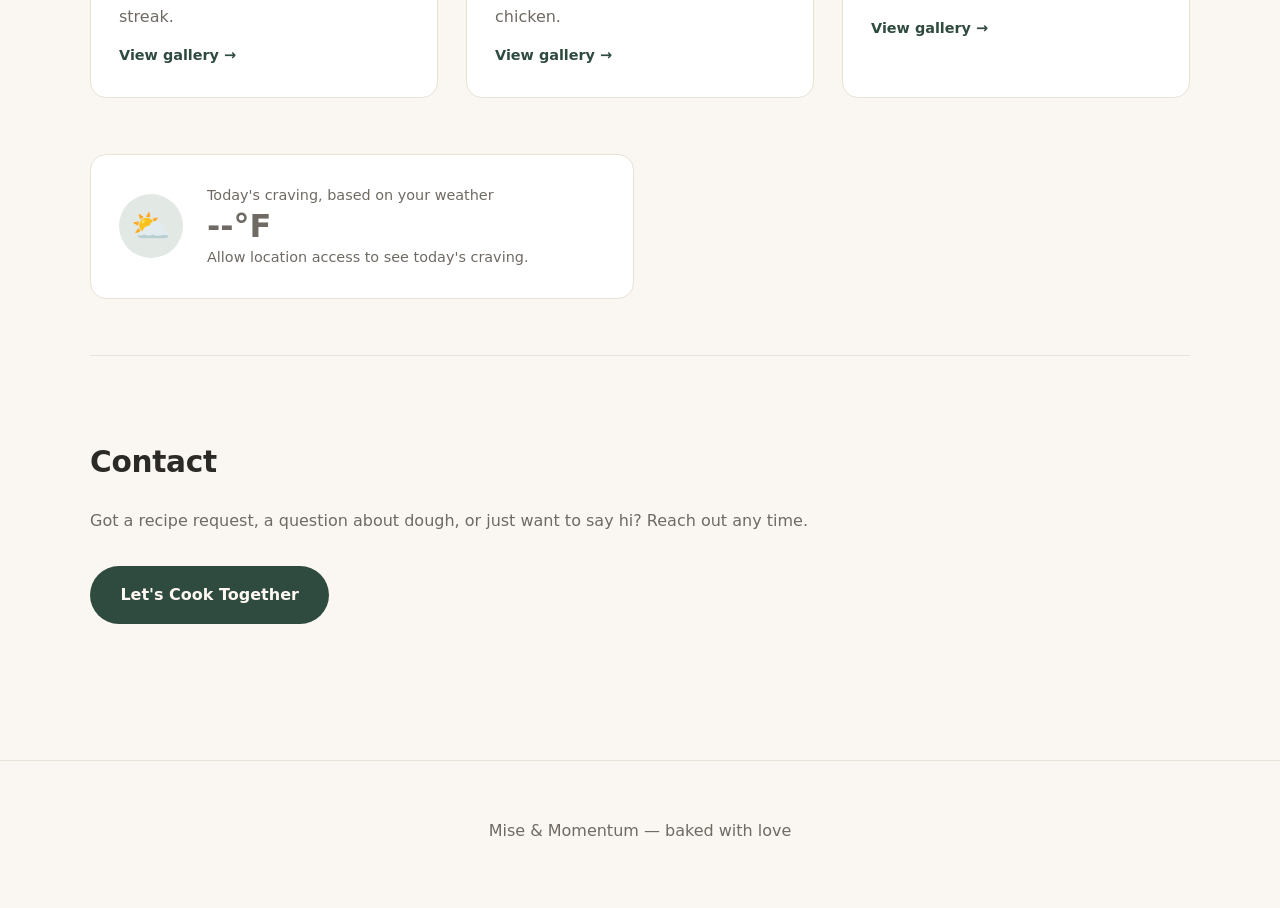
==== commit 902370ef: "Updated about me text and color for the site." ====
--- a/index.html
+++ b/index.html
@@ -40,32 +40,31 @@
               I'm a home cook and baker who traded flight paths and design systems for flour and fire. Every
               pastry, pizza, and weeknight meal here is an effort of love for the people I feed.
             </p>
-            <a class="button-primary" href="#kitchen">See what's baking</a>
+            <a class="button-primary" href="#kitchen">See what's cooking</a>
           </div>
-        </section>
-
-        <section class="section weather-section" id="weather" aria-labelledby="weather-heading">
-          <article class="card weather-card">
-            <div class="weather-icon" id="weather-icon" aria-hidden="true">⛅</div>
-            <div class="weather-copy">
-              <p class="weather-label" id="weather-heading">Today's craving, based on your weather</p>
-              <p class="weather-temperature" id="weather-temperature">--°F</p>
-              <p class="weather-status" id="weather-status" aria-live="polite">Finding your forecast...</p>
-              <p class="weather-suggestion" id="weather-suggestion"></p>
-            </div>
-          </article>
         </section>
 
         <section class="section" id="about">
           <h2>About me</h2>
           <div class="about-layout">
             <img class="about-photo" src="images/about.jpg" alt="Portrait of Dan in the kitchen" />
-            <p>
-              I got into baking during COVID, mostly out of curiosity and a need for something to do with my hands.
-              Pizza came later — about two years of dialing in dough, hydration, and oven spring. I'd call my style
-              precise with a little experimentation: I like knowing the rules well enough to bend them. Overall,
-              I just want to make people smile with the food I make. It's an effort of love for the people around me.
-            </p>
+            <div class="about-text">
+              <p>
+                I got into baking during COVID after watching a Masterclass — most of my work is digital, and I wanted
+                something tangible to show for my effort (and, honestly, who doesn't love a little dessert?). Pizza
+                came next: I grew up on the East Coast with a lifelong love for it — simple on paper, deceptively hard
+                to nail, and still the ultimate comfort food. (I even have a pizza slice tattoo to prove it.) These
+                days I'll pull nine pies out of the oven for a backyard pizza night, because feeding a crowd of friends
+                is a lot of work and completely worth it.
+              </p>
+              <p>
+                I'd call my style precise with a little experimentation: I like knowing the rules well enough to bend
+                them. Right now I'm working toward a classic lasagna bolognese — a long-simmered ragù, homemade pasta,
+                the works — to carry on a Christmas Eve tradition my mom started, made in a way that fits where I am in
+                my own cooking today. Overall, I just want to put a smile on people's faces. Seeing someone enjoy a
+                dish I made brings me as much happiness as it brings them.
+              </p>
+            </div>
           </div>
         </section>
 
@@ -99,14 +98,24 @@
           </div>
         </section>
 
+        <section class="section weather-section" id="weather" aria-labelledby="weather-heading">
+          <article class="card weather-card">
+            <div class="weather-icon" id="weather-icon" aria-hidden="true">⛅</div>
+            <div class="weather-copy">
+              <p class="weather-label" id="weather-heading">Today's craving, based on your weather</p>
+              <p class="weather-temperature" id="weather-temperature">--°F</p>
+              <p class="weather-status" id="weather-status" aria-live="polite">Finding your forecast...</p>
+              <p class="weather-suggestion" id="weather-suggestion"></p>
+            </div>
+          </article>
+        </section>
+
         <section class="section" id="contact">
           <h2>Contact</h2>
           <p>
             Got a recipe request, a question about dough, or just want to say hi? Reach out any time.
           </p>
-          <p>
-            Email: <a href="mailto:hello@miseandmomentum.com">hello@miseandmomentum.com</a>
-          </p>
+          <a class="button-primary" href="mailto:hello@miseandmomentum.com">Let's Cook Together</a>
         </section>
       </main>
     </div>
--- a/css/styles.css
+++ b/css/styles.css
@@ -4,8 +4,9 @@
   font-family: Inter, system-ui, -apple-system, BlinkMacSystemFont, "Segoe UI", sans-serif;
   background: #faf7f2;
   color: #2c2a27;
-  --accent: #c1512f;
-  --accent-soft: #f3e3da;
+  --accent: #2f4a3e;
+  --accent-soft: #e2e9e4;
+  --accent-dark: #22362c;
   --mustard: #e4b73f;
   --muted: #6f6a63;
   --border: #e8e2d8;
@@ -156,7 +157,7 @@
 }
 
 .button-primary:hover {
-  background: #a8431f;
+  background: var(--accent-dark);
 }
 
 .section {
@@ -322,7 +323,7 @@
 }
 
 .weather-suggestion a:hover {
-  color: #a8431f;
+  color: var(--accent-dark);
 }
 
 @media (max-width: 900px) {
